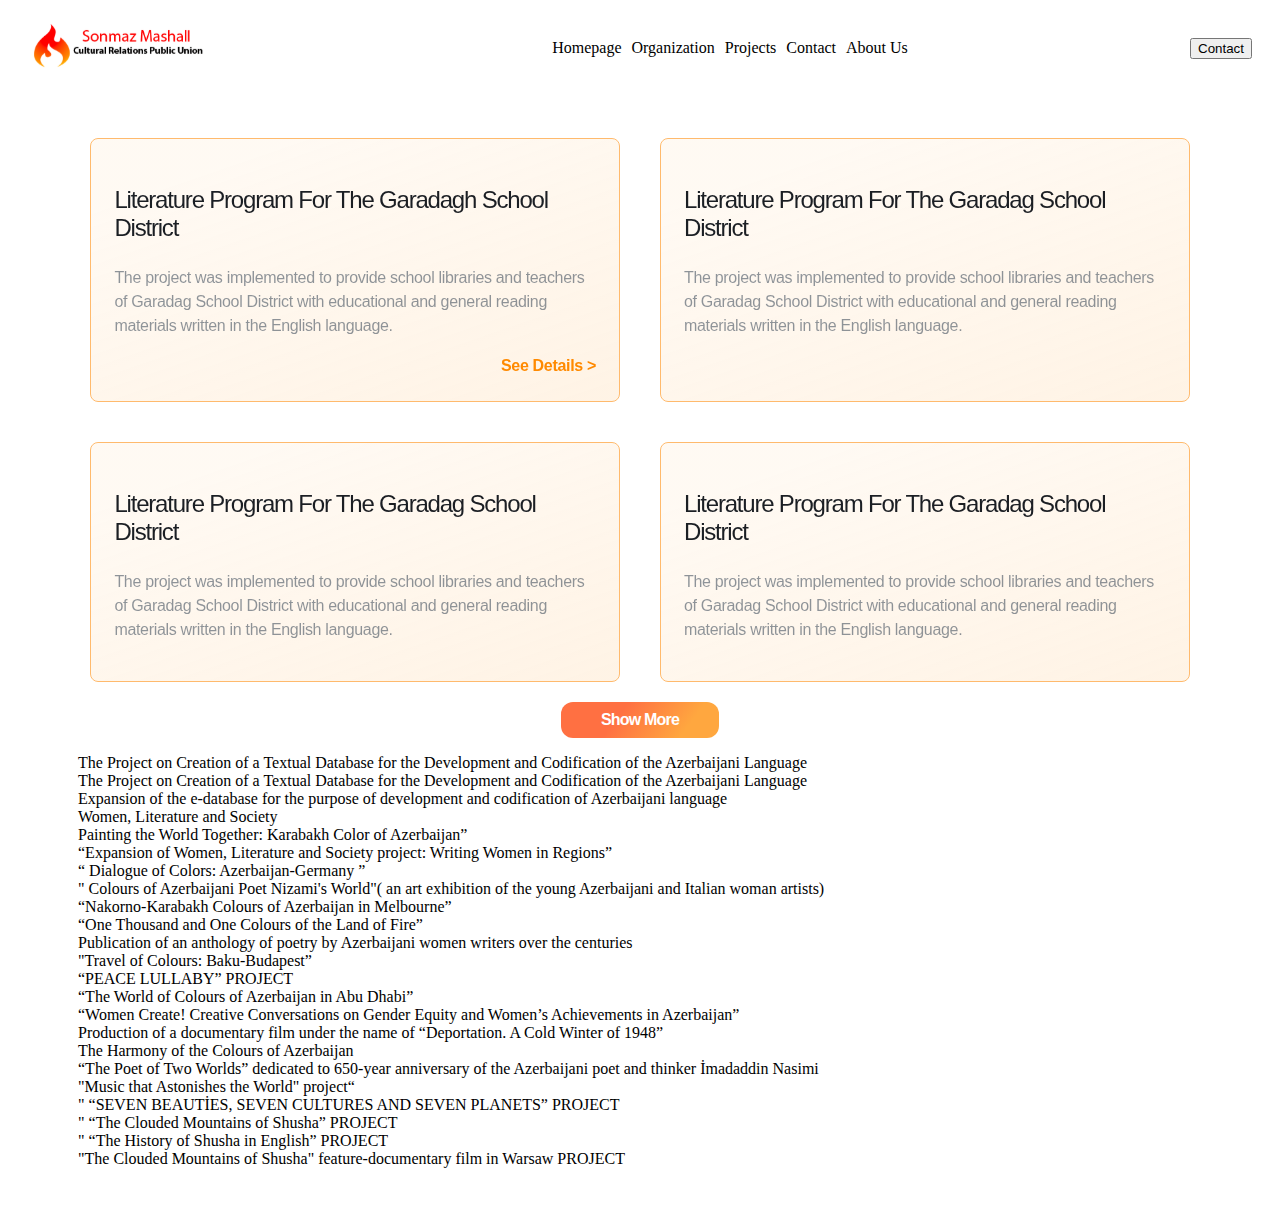
==== projects.html @ b63cf204 "save last version" ====
<!DOCTYPE html>
<html lang="en">
  <head>
    <meta charset="UTF-8" />
    <meta http-equiv="X-UA-Compatible" content="IE=edge" />
    <meta name="viewport" content="width=device-width, initial-scale=1.0" />
    <title>Sonmaz Mashal</title>
    <link rel="stylesheet" href="/sass/style.css" />
  </head>
  <body>
    <header>
      <img src="./img/logo.svg" alt="" />
      <nav>
        <ul>
          <li><a href="#">Homepage</a></li>
          <li><a href="#Organization">Organization</a></li>
          <li><a href="#Projects">Projects</a></li>
          <li><a href="#Contact">Contact</a></li>
          <li><a href="#About">About Us</a></li>
        </ul>
      </nav>
      <button class="contactBtn">Contact</button>
    </header>
    <main>
      <section id="projects">
        <div class="container">
          <div class="card">
            <h3>Literature Program For The Garadagh School District</h3>
            <p>
              The project was implemented to provide school libraries and
              teachers of Garadag School District with educational and general
              reading materials written in the English language.
            </p>
            <div class="show-more">
                <a href="layiheler/edebiyyat_programi.php">See Details  ></a>
            </div>
          </div>
          <div class="card">
            <h3>Literature Program For The Garadag School District</h3>
            <p>
              The project was implemented to provide school libraries and
              teachers of Garadag School District with educational and general
              reading materials written in the English language.
            </p>
          </div>
          <div class="card">
            <h3>Literature Program For The Garadag School District</h3>
            <p>
              The project was implemented to provide school libraries and
              teachers of Garadag School District with educational and general
              reading materials written in the English language.
            </p>
          </div>
          <div class="card">
            <h3>Literature Program For The Garadag School District</h3>
            <p>
              The project was implemented to provide school libraries and
              teachers of Garadag School District with educational and general
              reading materials written in the English language.
            </p>
          </div>
          <button class="orangeBtn">Show More</button>
        </div>
        <ul>
            <li><a href="layiheler/edebiyyat_programinin_genis.php">The Project on Creation of a Textual Database for the Development and Codification of the Azerbaijani Language</a></li>
            <li><a href="layiheler/bazanin_layihesi.php">The Project on Creation of a Textual Database for the Development and Codification of the Azerbaijani Language</a></li>
            <li><a href="layiheler/bazanin_layihesi_genis.php">Expansion of the e-database for the purpose of development and codification of Azerbaijani language</a></li>
            <li><a href="layiheler/qadin_edeb_cemiyyet.php">Women, Literature and Society</a></li>
            <li><a href="layiheler/dunya_reng.php">Painting the World Together: Karabakh Color of Azerbaijan”</a></li>
            <li><a href="layiheler/qadin_edeb_cemiyyet_genis.php">“Expansion of Women, Literature and Society project: Writing Women in Regions”</a></li>
            <li><a href="layiheler/reng_dialoq.php">“ Dialogue of Colors: Azerbaijan-Germany ”</a></li>
            <li><a href="layiheler/nizami_dunya.php">" Colours of Azerbaijani Poet Nizami's World"( an art exhibition of the young Azerbaijani and Italian woman artists)</a></li>
            <li><a href="layiheler/reng_celeng.php">“Nakorno-Karabakh Colours of Azerbaijan in Melbourne”</a></li>
            <li><a href="layiheler/odlar_yurdu.php">“One Thousand and One Colours of the Land of Fire”</a></li>
            <li><a href="layiheler/azer_qadin.php">Publication of an anthology of poetry by Azerbaijani women writers over the centuries</a></li>
            <li><a href="layiheler/reng_seyahet.php">"Travel of Colours: Baku-Budapest”</a></li>
            <li><a href="layiheler/PEACE_LULLABY.php">“PEACE LULLABY” PROJECT</a></li>
            <li><a href="layiheler/Abu_Dhabi.php">“The World of Colours of Azerbaijan in Abu Dhabi”</a></li>
            <li><a href="layiheler/Women Create!.php"> “Women Create! Creative Conversations on Gender Equity and Women’s Achievements in Azerbaijan”</a></li>
            <li><a href="layiheler/deportation.php"> Production of  a documentary film under the name of “Deportation. A Cold Winter of 1948”</a></li>
            <li><a href="layiheler/harmony.php"> The Harmony of the Colours of Azerbaijan</a></li>
            <li><a href="layiheler/imameddin.php"> “The Poet of Two Worlds” dedicated to 650-year anniversary of the Azerbaijani poet and thinker İmadaddin Nasimi</a></li>
            <li><a href="layiheler/music that astonishes world.php">"Music that Astonishes the World" project“</a></li>
            <li><a href="layiheler/SEVEN BEAUTİES.php">" “SEVEN BEAUTİES, SEVEN CULTURES AND SEVEN PLANETS” PROJECT</a></li>
            <li><a href="layiheler/Shusha.php">" “The Clouded Mountains of Shusha” PROJECT</a></li>
            <li><a href="layiheler/The History of Shusha in English.php">" “The History of Shusha in English” PROJECT</a></li>
            <li><a href="layiheler/documentary film in Warsaw.php">"The Clouded Mountains of Shusha" feature-documentary film in Warsaw PROJECT</a></li>
        </ul>
      </section>
    </main>
    <footer></footer>
  </body>
</html>
---- sass/style.css ----
ul {
  list-style: none;
}

a {
  text-decoration: none;
  color: unset;
}

.orangeBtn {
  padding: 6px 40px;
  border: none;
  border-radius: 12px;
  background: linear-gradient(127deg, #ff7042 36.5%, #ffa73f 78.55%);
  color: #fff;
  text-align: center;
  font-size: 16px;
  font-style: normal;
  font-weight: 600;
  line-height: 24px; /* 150% */
  letter-spacing: -0.8px;
}

header {
  display: flex;
  justify-content: space-between;
  align-items: center;
  padding: 10px 20px;
}
header ul {
  display: flex;
}
header ul li {
  margin: 5px;
}

#banner .text {
  background: linear-gradient(164deg, #ff8a00 9.49%, rgba(255, 61, 0, 0.69) 97.63%);
  background-clip: text;
  -webkit-background-clip: text;
  -webkit-text-fill-color: transparent;
}

#projects {
  padding: 30px;
}
#projects .container {
  display: flex;
  flex-wrap: wrap;
  justify-content: center;
}
#projects .container .card {
  width: 40%;
  margin: 20px;
  padding: 23px;
  border-radius: 8px;
  border: 1px solid #ffba6d;
  background: linear-gradient(161deg, rgba(255, 217, 171, 0.14) 15.55%, rgba(255, 209, 154, 0.25) 96.59%);
  -webkit-backdrop-filter: blur(12.5px);
          backdrop-filter: blur(12.5px);
}
#projects .container .card h3 {
  color: rgba(2, 7, 13, 0.9);
  font-family: Arial, Helvetica, sans-serif;
  font-size: 24px;
  font-style: normal;
  font-weight: 500;
  letter-spacing: -1.2px;
}
#projects .container .card p {
  overflow: hidden;
  color: rgba(4, 24, 47, 0.45);
  text-overflow: ellipsis;
  font-family: Arial, Helvetica, sans-serif;
  font-size: 16px;
  font-style: normal;
  font-weight: 400;
  line-height: 24px; /* 150% */
  letter-spacing: -0.32px;
}
#projects .container .card .show-more {
  display: flex;
  justify-content: flex-end;
}
#projects .container .card .show-more a {
  color: #ff8a00;
  font-family: Arial, Helvetica, sans-serif;
  font-size: 16px;
  font-style: normal;
  font-weight: 600;
  line-height: 24px; /* 150% */
  letter-spacing: -0.32px;
}/*# sourceMappingURL=style.css.map */
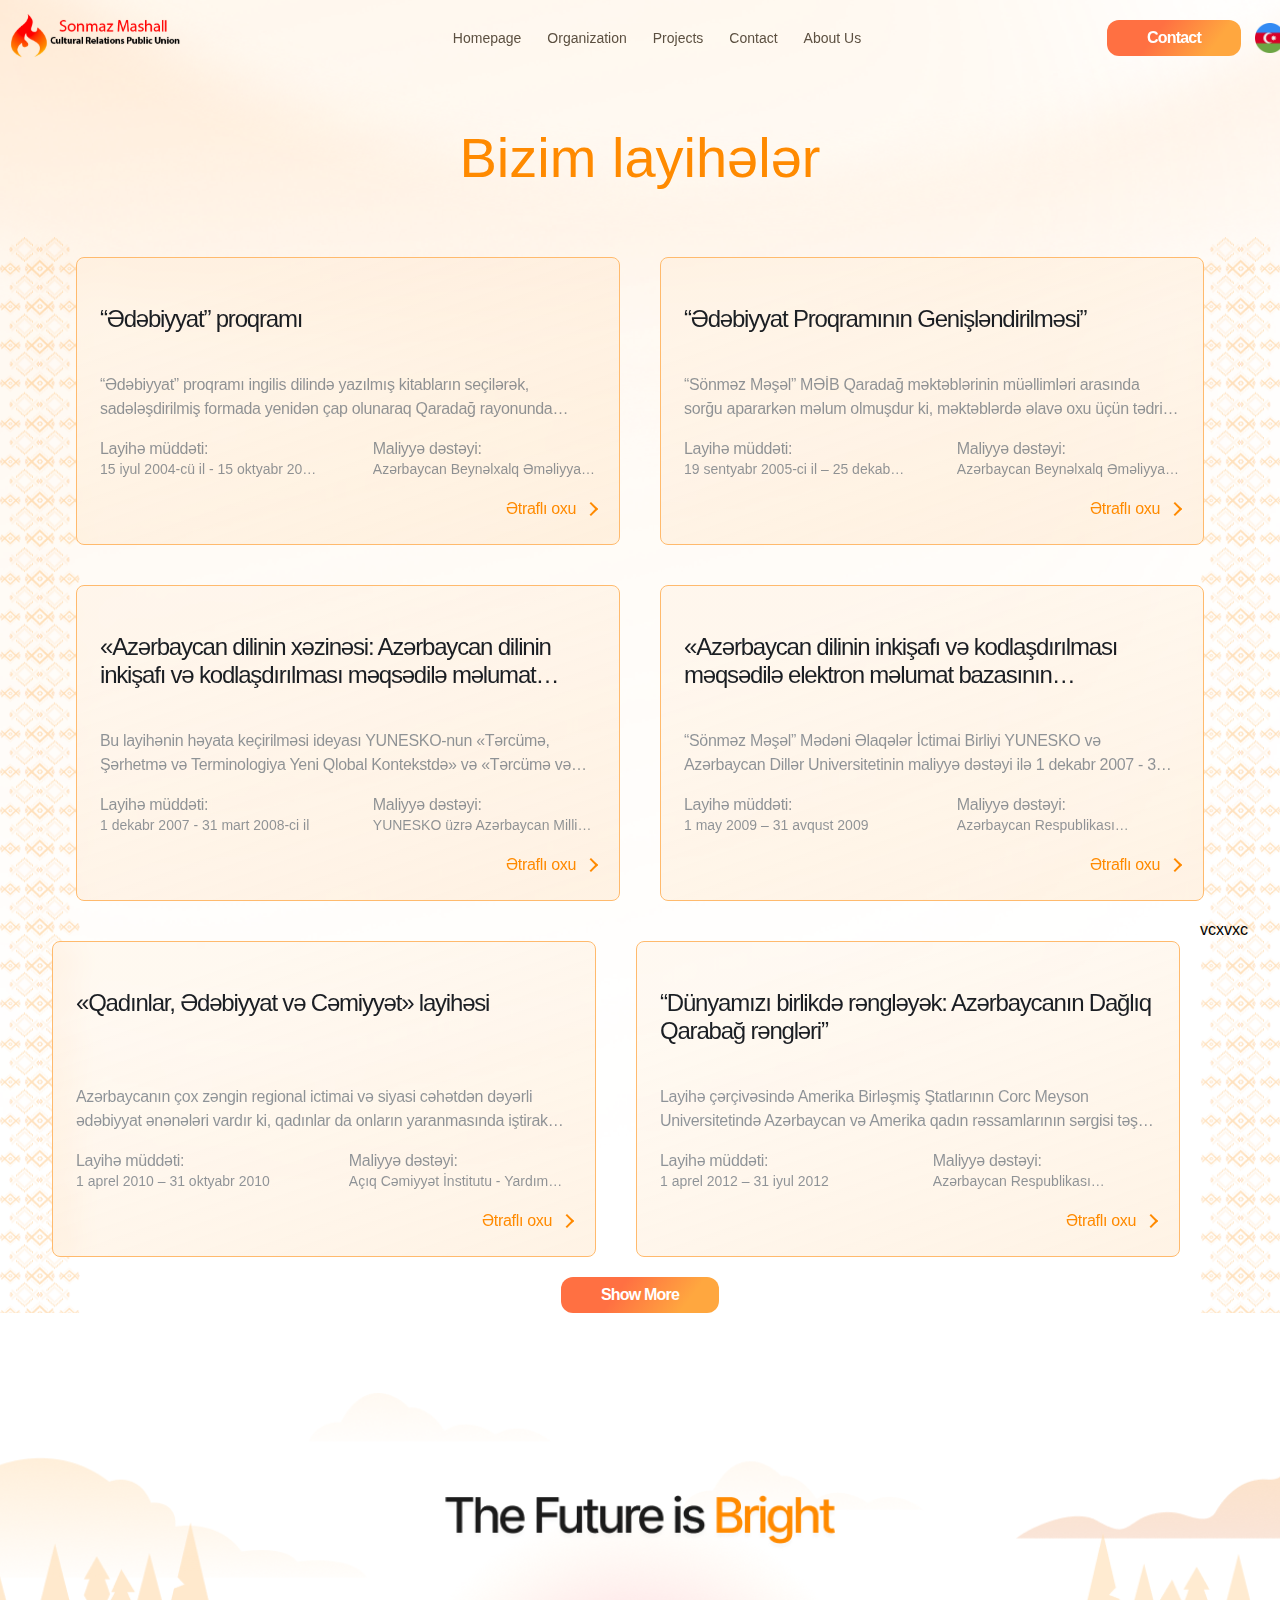
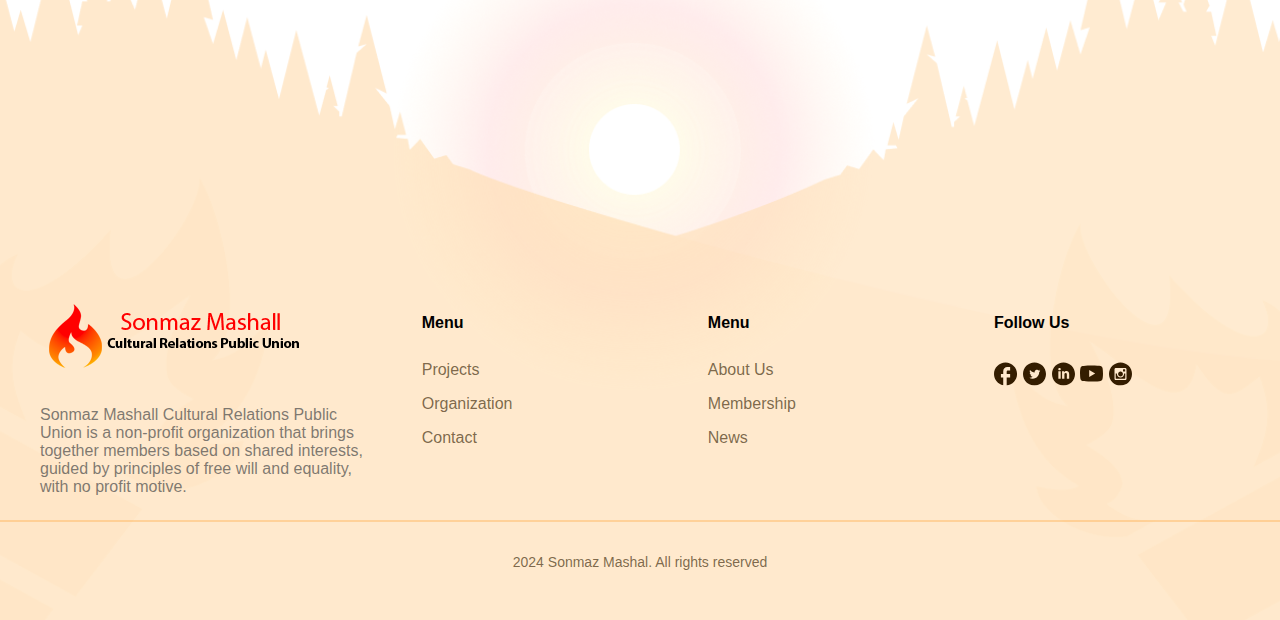
==== commit 9b9c4546: "save projects" ====
--- a/projects.html
+++ b/projects.html
@@ -4,13 +4,17 @@
     <meta charset="UTF-8" />
     <meta http-equiv="X-UA-Compatible" content="IE=edge" />
     <meta name="viewport" content="width=device-width, initial-scale=1.0" />
-    <title>Sonmaz Mashal</title>
-    <link rel="stylesheet" href="/sass/style.css" />
+    <title>Sonmaz Mashall</title>
+    <link rel="stylesheet" href="/sass/style-v2.css" />
+    <link rel="stylesheet" href="/sass/media-style.css" />
   </head>
   <body>
     <header>
-      <img src="./img/logo.svg" alt="" />
-      <nav>
+      <nav id="menu">
+        <button class="menu-btn" id="menu-btn">
+          <img src="images//menuIcon.svg" alt="" />
+        </button>
+        <img src="images//logo.svg" alt="" />
         <ul>
           <li><a href="#">Homepage</a></li>
           <li><a href="#Organization">Organization</a></li>
@@ -18,76 +22,757 @@
           <li><a href="#Contact">Contact</a></li>
           <li><a href="#About">About Us</a></li>
         </ul>
+        <div class="buttons">
+          <a href="#" class="orangeBtn">Contact</a>
+          <a href="#" class="lang"
+            ><img src="images//azerbaijan.png" alt=""
+          /></a>
+        </div>
       </nav>
-      <button class="contactBtn">Contact</button>
     </header>
     <main>
       <section id="projects">
-        <div class="container">
-          <div class="card">
-            <h3>Literature Program For The Garadagh School District</h3>
-            <p>
-              The project was implemented to provide school libraries and
-              teachers of Garadag School District with educational and general
-              reading materials written in the English language.
-            </p>
-            <div class="show-more">
-                <a href="layiheler/edebiyyat_programi.php">See Details  ></a>
+        <h2>Bizim layihələr</h2>
+
+        <div class="bgImg">
+          <div class="container" id="cardsContainer">
+            <div class="card">
+              <h3>“Ədəbiyyat” proqramı</h3>
+              <div class="content">
+                <p>
+                  “Ədəbiyyat” proqramı ingilis dilində yazılmış kitabların
+                  seçilərək, sadələşdirilmiş formada yenidən çap olunaraq
+                  Qaradağ rayonunda yerləşən məktəblərin kitabxanalarına
+                  paylanmasına yönəldilmişdir.  
+                </p>
+                <div class="project-info">
+                  <div class="box">
+                    <p>Layihə müddəti:</p>
+                    <span>15 iyul 2004-cü il - 15 oktyabr 2004-cü il</span>
+                  </div>
+                  <div class="box">
+                    <p>Maliyyə dəstəyi:</p>
+                    <span
+                      >Azərbaycan Beynəlxalq Əməliyyat Şirkətinin Səngəçal
+                      Terminalı Genişləndirmə Proqramı</span
+                    >
+                  </div>
+                </div>
+                <div class="show-more">
+                  <a href="layiheler/edebiyyat_programi.php">Ətraflı oxu</a>
+                </div>
+              </div>
+            </div>
+            <div class="card">
+              <h3>“Ədəbiyyat Proqramının Genişləndirilməsi”</h3>
+              <div class="content">
+                <p>
+                  “Sönməz Məşəl” MƏİB Qaradağ məktəblərinin müəllimləri arasında
+                  sorğu apararkən məlum olmuşdur ki, məktəblərdə əlavə oxu üçün
+                  tədris materialı çatışmır. Məktəb kitabxanalarının isə bu
+                  çatışmazlığı aradan qaldırmaq üçün malliyyə imkanı yoxdur.
+                </p>
+                <div class="project-info">
+                  <div class="box">
+                    <p>Layihə müddəti:</p>
+                    <span>19 sentyabr 2005-ci il – 25 dekabr 2005-ci il.</span>
+                  </div>
+                  <div class="box">
+                    <p>Maliyyə dəstəyi:</p>
+                    <span
+                      >Azərbaycan Beynəlxalq Əməliyyat Şirkətinin Səngəçal
+                      Terminalı Genişləndirmə Pr</span
+                    >
+                  </div>
+                </div>
+
+                <div class="show-more">
+                  <a href="layiheler/edebiyyat_programinin_genis.php"
+                    >Ətraflı oxu</a
+                  >
+                </div>
+              </div>
+            </div>
+            <div class="card">
+              <h3>
+                «Azərbaycan dilinin xəzinəsi: Azərbaycan dilinin inkişafı və
+                kodlaşdırılması məqsədilə məlumat bazasının yaradılması»
+              </h3>
+              <div class="content">
+                <p>
+                  Bu layihənin həyata keçirilməsi ideyası YUNESKO-nun «Tərcümə,
+                  Şərhetmə və Terminologiya Yeni Qlobal Kontekstdə» və «Tərcümə
+                  və Transmilli Proseslər» mövzusunda 1999 və 2005-ci illərdə
+                  Bakıda keçirdiyi beynəlxalq konfraslardan sonra meydana
+                </p>
+                <div class="project-info">
+                  <div class="box">
+                    <p>Layihə müddəti:</p>
+                    <span>1 dekabr 2007 - 31 mart 2008-ci il</span>
+                  </div>
+                  <div class="box">
+                    <p>Maliyyə dəstəyi:</p>
+                    <span
+                      >YUNESKO üzrə Azərbaycan Milli Komissiyasının təqdimatı
+                      ilə YUNESKO</span
+                    >
+                  </div>
+                </div>
+                <div class="show-more">
+                  <a href="layiheler/bazanin_layihesi.php">Ətraflı oxu</a>
+                </div>
+              </div>
+            </div>
+            <div class="card">
+              <h3>
+                «Azərbaycan dilinin inkişafı və kodlaşdırılması məqsədilə
+                elektron məlumat bazasının genişləndirilməsi
+              </h3>
+              <div class="content">
+                <p>
+                  “Sönməz Məşəl” Mədəni Əlaqələr İctimai Birliyi YUNESKO və
+                  Azərbaycan Dillər Universitetinin maliyyə dəstəyi ilə 1 dekabr
+                  2007 - 31 mart 2008-ci il tarixlərdə “Azərbaycan dilinin
+                  xəzinəsi: Azərbaycan dilinin inkişafı və kodlaşdırılması
+                  məqsədilə məlumat bazasının yaradılması” layihəsini həyata
+                  keçirmiş, bu layihə çərçivəsində «Azərbaycan dilinin xəzinəsi”
+                  vebsaytını yaratmışdı
+                </p>
+                <div class="project-info">
+                  <div class="box">
+                    <p>Layihə müddəti:</p>
+                    <span>1 may 2009 – 31 avqust 2009</span>
+                  </div>
+                  <div class="box">
+                    <p>Maliyyə dəstəyi:</p>
+                    <span
+                      >Azərbaycan Respublikası Prezidenti yanında Qeyri-Hökumət
+                      Təşkilatlarına Dövlət Dəstəyi Şurası</span
+                    >
+                  </div>
+                </div>
+                <div class="show-more">
+                  <a href="layiheler/bazanin_layihesi_genis.php">Ətraflı oxu</a>
+                </div>
+              </div>
+            </div>
+            <div class="card">
+              <h3>«Qadınlar, Ədəbiyyat və Cəmiyyət» layihəsi</h3>
+              <div class="content">
+                <p>
+                  Azərbaycanın çox zəngin regional ictimai və siyasi cəhətdən
+                  dəyərli ədəbiyyat ənənələri vardır ki, qadınlar da onların
+                  yaranmasında iştirak etmişlər. Müstəqillik əldə olunandan
+                  bəri, iqtisadi, siyasi və ictimai dəyişikliklər ədəbi mühitdə
+                  xüsusilə qadınlar üçün mürəkkəb vəziyyətin yaranmasına səbəb
+                  olmuşdur. Ədəbiyyat xalqın və cəmiyyətin güzgüsü rolunu
+                  oyanaya bilir.
+                </p>
+                <div class="project-info">
+                  <div class="box">
+                    <p>Layihə müddəti:</p>
+                    <span>1 aprel 2010 – 31 oktyabr 2010</span>
+                  </div>
+                  <div class="box">
+                    <p>Maliyyə dəstəyi:</p>
+                    <span>Açıq Cəmiyyət İnstitutu - Yardım Fondu</span>
+                  </div>
+                </div>
+                <div class="show-more">
+                  <a href="layiheler/qadin_edeb_cemiyyet.php">Ətraflı oxu</a>
+                </div>
+              </div>
+            </div>
+            <div class="card">
+              <h3>
+                “Dünyamızı birlikdə rəngləyək: Azərbaycanın Dağlıq Qarabağ
+                rəngləri”
+              </h3>
+              <div class="content">
+                <p>
+                  Layihə çərçivəsində Amerika Birləşmiş Ştatlarının Corc Meyson
+                  Universitetində Azərbaycan və Amerika qadın rəssamlarının
+                  sərgisi təşkil olunmuş, bu sərgidə daha çox Dağlıq Qarabağ
+                  mövzusu işıqlandırılmışdır.
+                </p>
+                <div class="project-info">
+                  <div class="box">
+                    <p>Layihə müddəti:</p>
+                    <span>1 aprel 2012 – 31 iyul 2012 </span>
+                  </div>
+                  <div class="box">
+                    <p>Maliyyə dəstəyi:</p>
+                    <span
+                      >Azərbaycan Respublikası Prezidenti yanında Qeyri-Hökumət
+                      Təşkilatlarına Dövlət Dəstəyi Şurası, Diasprla İş üzrə
+                      Dövlət Komitəsi və Azərbaycan Dillər Universiteti</span
+                    >
+                  </div>
+                </div>
+                <div class="show-more">
+                  <a href="layiheler/dunya_reng.php">Ətraflı oxu</a>
+                </div>
+              </div>
+            </div>
+            <div class="card">
+              <h3>«Qadınlar, Ədəbiyyat və Cəmiyyət» layihəsi</h3>
+              <div class="content">
+                <p>
+                  “Sönməz Məşəl” Mədəni İctimai Birliyi Azərbaycan ədəbi
+                  mühitinin inkişafına və gender məsələlərinin bədii
+                  tədqiqatının təşkilinə dəstək məqsədiylə 2010-cu il aprelin
+                  1-dən oktyabrın 31-dək Amerika, Türkiyə və Azərbaycandan olan
+                </p>
+                <div class="project-info">
+                  <div class="box">
+                    <p>Layihə müddəti:</p>
+                    <span>1 aprel 2012 – 30 noyabr 2012 </span>
+                  </div>
+                  <div class="box">
+                    <p>Maliyyə dəstəyi:</p>
+                    <span
+                      >Açıq Cəmiyyət İnstitutu - Yardım Fondu, Azərbaycan Dillər
+                      Universiteti</span
+                    >
+                  </div>
+                </div>
+                <div class="show-more">
+                  <a href="layiheler/qadin_edeb_cemiyyet_genis.php"
+                    >Ətraflı oxu</a
+                  >
+                </div>
+              </div>
+            </div>
+            <div class="card">
+              <h3>«Rənglərin dialoqu: Azərbaycan – Almaniya» layihəsi</h3>
+              <div class="content">
+                <p>
+                  “Sönməz Məşəl” Mədəni Əlaqələr İctimai Birliyi Avropa
+                  Azərbaycanlıları Konqresi ilə birlikdə 2012-ci il noyabrın
+                  23-dən dekabrın 1-dək Berlindəki Direktorenhaus İncəsənət
+                  Qalareyasında “Rənglərin dialoqu:
+                </p>
+                <div class="project-info">
+                  <div class="box">
+                    <p>Layihə müddəti:</p>
+                    <span>1 noyabr 2012 - 15 dekabr 2012 </span>
+                  </div>
+                  <div class="box">
+                    <p>Maliyyə dəstəyi:</p>
+                    <span
+                      >Azərbaycan Respublikasının Diasporla İş üzrə Dövlət
+                      Komitəsi</span
+                    >
+                  </div>
+                </div>
+                <div class="show-more">
+                  <a href="layiheler/reng_dialoq.php">Ətraflı oxu</a>
+                </div>
+              </div>
+            </div>
+            <div class="card">
+              <h3>
+                «Azərbaycan şairi Nizami dünyasının rəngləri Romada Azərbaycan
+                və İtaliya rəssamlarının sərgisi»
+              </h3>
+              <div class="content">
+                <p>
+                  “Sönməz Məşəl” Mədəni Əlaqələr İctimai Birliyi layihə
+                  çərçivəsində iyunun 18-dən 22-dək Romada Azərbaycan və İtaliya
+                  qadın rəssamlarının birgə sərgisini təşkil edib. Sərgidə iki
+                  ölkənin gənc qadın rəssamlarının Nizami Gəncəvinin əsərlərinə
+                </p>
+                <div class="project-info">
+                  <div class="box">
+                    <p>Layihə müddəti:</p>
+                    <span>1 may 2013 – 31 iyul 2013-06-26 </span>
+                  </div>
+                  <div class="box">
+                    <p>Maliyyə dəstəyi:</p>
+                    <span
+                      >Azərbaycan Respublikasının Prezidenti yanında
+                      Qeyri-Hökumət Təşkilatlarına Dövlət Dəstəyi Şurası Milli
+                      M</span
+                    >
+                  </div>
+                </div>
+                <div class="show-more">
+                  <a href="layiheler/nizami_dunya.php">Ətraflı oxu</a>
+                </div>
+              </div>
+            </div>
+            <div class="card">
+              <h3>
+                “Rənglər çələngi: Azərbaycanın Dağlıq Qarabağ rəngləri
+                Melburnda”
+              </h3>
+              <div class="content">
+                <p>
+                  İyunun 15-dən 22-dək Melburnda fəaliyyət göstərən Dikin
+                  Universitetində Azərbaycanın gənc qadın rəssamlarının –
+                  Nərminə Vəliyeva, Şəhla Qəhrəmanlı və Günay Həsənovanın
+                  Qarabağ mövzusunda əsərlərindən ibarət sərgi təşkil olunub.
+                </p>
+                <div class="project-info">
+                  <div class="box">
+                    <p>Layihə müddəti:</p>
+                    <span>1 aprel 2014 – 30 iyun 2014 </span>
+                  </div>
+                  <div class="box">
+                    <p>Maliyyə dəstəyi:</p>
+                    <span
+                      >Azərbaycan Respublikasının Prezidenti yanında
+                      Qeyri-Hökumət Təşkilatlarına Dövlət Dəstəyi Şurası
+                    </span>
+                  </div>
+                </div>
+                <div class="show-more">
+                  <a href="layiheler/reng_celeng.php">Ətraflı oxu</a>
+                </div>
+              </div>
+            </div>
+            <div class="card">
+              <div class="content">
+                <h3>
+                  “Odlar yurdunun min bir rəngi” adlı mədəniyyət proqramının
+                  təşkili
+                </h3>
+                <div class="content">
+                  <p>
+                    Azərbaycan Respublikasının tarixi və mədəniyyəti haqqında,
+                    ölkənin demokratiya sahəsində əldə etdiyi uğurlar barədə
+                    Avropada təbliğat işi aparmaq indi həmişəkindən daha mühüm
+                    əhəmiyyət kəsb edir.
+                  </p>
+                  <div class="project-info">
+                    <div class="box">
+                      <p>Layihə müddəti:</p>
+                      <span>10 aprel 2015 – 10 iyul 2015 </span>
+                    </div>
+                    <div class="box">
+                      <p>Maliyyə dəstəyi:</p>
+                      <span
+                        >Azərbaycan Respublikasının Prezidenti yanında
+                        Qeyri-Hökumət Təşkilatlarına Dövlət Dəstəyi Şurası
+                      </span>
+                    </div>
+                  </div>
+                </div>
+                <div class="show-more">
+                  <a href="layiheler/odlar_yurdu.php">Ətraflı oxu</a>
+                </div>
+              </div>
+            </div>vcxvxc
+            <div class="card">
+              <h3>Azərbaycanlı qadın yazıçıların poeziya antologiyasının nəşri (müxtəlif dövrlər)
+              </h3>
+              <div class="content">
+                <p>
+                  “Sönməz Məşəl” Mədəni Əlaqələr İctimai Birliyi ən qədim
+                  dövrlərdən bu günə qədər yazıb-yaratmış Azərbaycan qadın
+                  yazıçılarının seçilmiş əsərlərindən ibarət kitab çap edib.
+                  Əsərlər həm Azərbaycan, həm də ingilis dillərində verilib
+                </p>
+                <div class="project-info">
+                  <div class="box">
+                    <p>Layihə müddəti:</p>
+                    <span>15 dekabr 2014 – 30 iyul 2014 </span>
+                  </div>
+                  <div class="box">
+                    <p>Maliyyə dəstəyi:</p>
+                    <span
+                      >UNESCO üzrə Azərbaycan Respublikasının Milli Komissiyası
+                    </span>
+                  </div>
+                </div>
+                <div class="show-more">
+                  <a href="layiheler/azer_qadin.php">Ətraflı oxu</a>
+                </div>
+              </div>
+            </div>
+            <div class="card">
+              <h3>“Peace lullaby” project</h3>
+              <div class="content">
+                <p>
+                  AAFSW and WIPAC, in association with Azerbaijan University of
+                  Languages, Sonmaz Mashal CRPU in Azerbaijan presented
+                  brilliant creation of forging a poem with music composition
+                  entitled “The Lullaby of Peace” in Arts Club of Washington.
+                  Haskell Small, pianist and composer, envisioned the music.
+                  Chateau Gardecki
+                </p>
+                <div class="project-info">
+                  <div class="box">
+                    <p>Layihə müddəti:</p>
+                    <span>October, 2017-December, 2017</span>
+                  </div>
+                  <div class="box">
+                    <p>Maliyyə dəstəyi:</p>
+                    <span
+                      >Azerbaijan University of Languages Washington
+                      International Piano Arts Council
+                    </span>
+                  </div>
+                </div>
+                <div class="show-more">
+                  <a href="layiheler/PEACE_LULLABY.php">Ətraflı oxu</a>
+                </div>
+              </div>
+            </div>
+            <div class="card">
+              <h3>“The World of Colours of Azerbaijan in Abu Dhabi”</h3>
+              <div class="content">
+                <p>
+                  The paintings by the young woman artists of Azerbaijan Narmina
+                  Valiyeva, Zahra Mammadova, Ayan Nabiyeva, Roza Alakbarova and
+                  Sofiya Rasulova were demonstrated at the exhibition organized
+                  in Abi Dhabi in October, 2017.
+                </p>
+                <div class="project-info">
+                  <div class="box">
+                    <p>Layihə müddəti:</p>
+                    <span>September 01, 2017 – November 31, 2017</span>
+                  </div>
+                  <div class="box">
+                    <p>Maliyyə dəstəyi:</p>
+                    <span
+                      >The Council on State Support to Non-Governmental
+                      Organizations
+                    </span>
+                  </div>
+                </div>
+                <div class="show-more">
+                  <a href="layiheler/Abu_Dhabi.php">Ətraflı oxu</a>
+                </div>
+              </div>
+            </div>
+            <div class="card">
+              <h3>
+                “Women Create! Creative Conversations on Gender Equity and
+                Women’s Achievements in Azerbaijan”
+              </h3>
+              <div class="content">
+                <p>
+                  This project brought together 36 of the best emerging young
+                  Azerbaijani creative women in Azerbaijan, both visual artists
+                  and literary writers, for a workshop, exhibition and reading,
+                  and book publication.
+                </p>
+                <div class="project-info">
+                  <div class="box">
+                    <p>Layihə müddəti:</p>
+                    <span>March 1, 2017 – 28 February, 2018</span>
+                  </div>
+                  <div class="box">
+                    <p>Maliyyə dəstəyi:</p>
+                    <span>March 1, 2017 – 28 February, 2018</span>
+                  </div>
+                </div>
+                <div class="show-more">
+                  <a href="layiheler/Women Create!.php">Ətraflı oxu</a>
+                </div>
+              </div>
+            </div>
+            <div class="card">
+              <h3>
+                Production of a documentary film under the name of “Deportation.
+                A Cold Winter of 1948”
+              </h3>
+              <div class="content">
+                <p>
+                  The project is dedicated to one of the painful pages of the
+                  history of Azerbaijan-the topic of deportation of the
+                  Azerbaijanis happening in the years of 1948-1953. As it is
+                  known massive deportation of the Azerbaijanis living in
+                  Armenia began to be deported and the people were driven away
+                  from the places they had settled for hundred years.
+                </p>
+                <div class="project-info">
+                  <div class="box">
+                    <p>Layihə müddəti:</p>
+                    <span>September, 2018 – October, 2018</span>
+                  </div>
+                  <div class="box">
+                    <p>Maliyyə dəstəyi:</p>
+                    <span
+                      >The Council on State Support to Non-Governmental
+                      Organization
+                    </span>
+                  </div>
+                </div>
+                <div class="show-more">
+                  <a href="layiheler/deportation.php">Ətraflı oxu</a>
+                </div>
+              </div>
+            </div>
+            <div class="card">
+              <h3>The Harmony of the Colours of Azerbaijan</h3>
+              <div class="content">
+                <p>
+                  Within the framework of the project an art exhibition of the
+                  young Azerbaijani woman artists was organized in Pruszkow,
+                  District of Poland under the Maliyyə dəstəyi of the State
+                  Support Council to the NGOs under the Auspices of the
+                  President of the Republic of Azerbaijan in collaboration
+                </p>
+                <div class="project-info">
+                  <div class="box">
+                    <p>Layihə müddəti:</p>
+                    <span>May 01, 2019-July 31, 2019</span>
+                  </div>
+                  <div class="box">
+                    <p>Maliyyə dəstəyi:</p>
+                    <span
+                      >The Council on State Support to Non-Governmental
+                      Organizations
+                    </span>
+                  </div>
+                </div>
+                <div class="show-more">
+                  <a href="layiheler/harmony.php">Ətraflı oxu</a>
+                </div>
+              </div>
+            </div>
+            <div class="card">
+              <h3>
+                “The Poet of Two Worlds” dedicated to 650-year anniversary of
+                the Azerbaijani poet and thinker İmadaddin Nasimi
+              </h3>
+              <div class="content">
+                <p>
+                  The students of the Azerbaijan University of Languages who led
+                  the event and gave detailed information to the event
+                  participants about the worldwide characteristics, universal
+                  feelings expressed in Nasimi’s poetry in English and
+                  Azerbaijani language.
+                </p>
+                <div class="project-info">
+                  <div class="box">
+                    <p>Layihə müddəti:</p>
+                    <span>December 18, 2019</span>
+                  </div>
+                  <div class="box">
+                    <p>Maliyyə dəstəyi:</p>
+                    <span
+                      >The Department of Literature of Foreign Countries of the
+                      Azerbaijan University of Languages
+                    </span>
+                  </div>
+                </div>
+                <div class="show-more">
+                  <a href="layiheler/imameddin.php">Ətraflı oxu</a>
+                </div>
+              </div>
+            </div>
+            <div class="card">
+              <h3>"Music that Astonishes the World"</h3>
+              <div class="content">
+                <p>
+                  The project dedicated to the 135th anniversary of the great
+                  composer Uzeyir Hajibeyli, the founder of the modern
+                  professional music school of Azerbaijan was implemented in
+                  partnership with the Azerbaijan National Conservatory, the
+                  Azerbaijan-American Music Foundation and Washington
+                  International Piano Arts Council.
+                </p>
+                <div class="project-info">
+                  <div class="box">
+                    <p>Layihə müddəti:</p>
+                    <span>July 01, 2020 – October 01, 2020 </span>
+                  </div>
+                  <div class="box">
+                    <p>Maliyyə dəstəyi:</p>
+                    <span
+                      >The Council on State Support to Non-Governmental
+                      Organization
+                    </span>
+                  </div>
+                </div>
+                <div class="show-more">
+                  <a href="layiheler/music that astonishes world.php"
+                    >Ətraflı oxu</a
+                  >
+                </div>
+              </div>
+            </div>
+            <div class="card">
+              <h3>“SEVEN BEAUTİES, SEVEN CULTURES AND SEVEN PLANETS”</h3>
+              <div class="content">
+                <p>
+                  By the order of the President of the Republic of Azerbaijan
+                  Ilham Aliyev, 2021 has been declared the Year of Nizami
+                  Ganjavi in the Republic of Azerbaijan on the occasion of 880th
+                  anniversary of the great Azerbaijan poet Nizami Ganjavi. The
+                  project team of “Sonmaz Mashall” Cultural Relations Public
+                  Union have implemented a project entitled “Seven Beauties,
+                  Seven Cultures and Seven Planets” as a result of which a CD
+                  covering the material on analysys of
+                </p>
+                <div class="project-info">
+                  <div class="box">
+                    <p>Layihə müddəti:</p>
+                    <span>July 01, 2021 – October 01, 2021 </span>
+                  </div>
+                  <div class="box">
+                    <p>Maliyyə dəstəyi:</p>
+                    <span
+                      >Fund for Support to Azerbaijani Diaspora created under
+                      The State
+                    </span>
+                  </div>
+                </div>
+                <div class="show-more">
+                  <a href="layiheler/SEVEN BEAUTİES.php">Ətraflı oxu</a>
+                </div>
+              </div>
+            </div>
+            <div class="card">
+              <h3>“The Clouded Mountains of Shusha”</h3>
+              <div class="content">
+                <p>
+                  The film produced within the framework of the project tells
+                  about the history of the establishment of the city of Shusha
+                  and unfolds the turbulent pages of that history. Attacks on
+                  Shusha in different periods, the destruction of the city as a
+                  result of these attacks are highlighted and analysed in the
+                  film. The film refers to archival do
+                </p>
+                <div class="project-info">
+                  <div class="box">
+                    <p>Layihə müddəti:</p>
+                    <span>April 01, 2022 – July 01, 2022 </span>
+                  </div>
+                  <div class="box">
+                    <p>Maliyyə dəstəyi:</p>
+                    <span
+                      >Agency for State Support to NGOs of the Republic of
+                      Azerbaijan
+                    </span>
+                  </div>
+                </div>
+                <div class="show-more">
+                  <a href="layiheler/Shusha.php">Ətraflı oxu</a>
+                </div>
+              </div>
+            </div>
+            <div class="card">
+              <h3>“The History of Shusha in English”</h3>
+              <div class="content">
+                <p>
+                  The year of 2022 was declared "Year of Shusha" in the Republic
+                  of Azerbaijan by the order of President Ilham Aliyev and on
+                  this occasion Sonmaz Mashall Cultural Relations Public Union
+                  has realized a project entitled "
+                </p>
+                <div class="project-info">
+                  <div class="box">
+                    <p>Layihə müddəti:</p>
+                    <span>September 01, 2022 – November 01, 2022</span>
+                  </div>
+                  <div class="box">
+                    <p>Maliyyə dəstəyi:</p>
+                    <span
+                      >Agency for State Support to NGOs of the Republic of
+                      Azerbaijan
+                    </span>
+                  </div>
+                </div>
+                <div class="show-more">
+                  <a href="layiheler/The History of Shusha in English.php"
+                    >Ətraflı oxu</a
+                  >
+                </div>
+              </div>
+            </div>
+            <div class="card">
+              <h3>
+                "The Clouded Mountains of Shusha" feature-documentary film in
+                Warsaw
+              </h3>
+              <div class="content">
+                <p>
+                  The feature-documentary film titled "The Clouded Mountains of
+                  Shusha," produced during the "Year of Shusha" in English by
+                  "Sonmaz Mashall" Cultural Relations Public Union,
+                </p>
+                <div class="project-info">
+                  <div class="box">
+                    <p>Layihə müddəti:</p>
+                    <span>October 15, 2023 – November 15, 2023 </span>
+                  </div>
+                  <div class="box">
+                    <p>Maliyyə dəstəyi:</p>
+                    <span
+                      >Agency for State Support to NGOs of the Republic of
+                      Azerbaijan
+                    </span>
+                  </div>
+                </div>
+                <div class="show-more">
+                  <a href="layiheler/The History of Shusha in English.php"
+                    >Ətraflı oxu</a
+                  >
+                </div>
+              </div>
             </div>
           </div>
-          <div class="card">
-            <h3>Literature Program For The Garadag School District</h3>
-            <p>
-              The project was implemented to provide school libraries and
-              teachers of Garadag School District with educational and general
-              reading materials written in the English language.
-            </p>
-          </div>
-          <div class="card">
-            <h3>Literature Program For The Garadag School District</h3>
-            <p>
-              The project was implemented to provide school libraries and
-              teachers of Garadag School District with educational and general
-              reading materials written in the English language.
-            </p>
-          </div>
-          <div class="card">
-            <h3>Literature Program For The Garadag School District</h3>
-            <p>
-              The project was implemented to provide school libraries and
-              teachers of Garadag School District with educational and general
-              reading materials written in the English language.
-            </p>
-          </div>
-          <button class="orangeBtn">Show More</button>
+          <button
+            id="showMoreBtn"
+            class="orangeBtn"
+            style="display: none; margin: auto"
+          >
+            Show More
+          </button>
         </div>
-        <ul>
-            <li><a href="layiheler/edebiyyat_programinin_genis.php">The Project on Creation of a Textual Database for the Development and Codification of the Azerbaijani Language</a></li>
-            <li><a href="layiheler/bazanin_layihesi.php">The Project on Creation of a Textual Database for the Development and Codification of the Azerbaijani Language</a></li>
-            <li><a href="layiheler/bazanin_layihesi_genis.php">Expansion of the e-database for the purpose of development and codification of Azerbaijani language</a></li>
-            <li><a href="layiheler/qadin_edeb_cemiyyet.php">Women, Literature and Society</a></li>
-            <li><a href="layiheler/dunya_reng.php">Painting the World Together: Karabakh Color of Azerbaijan”</a></li>
-            <li><a href="layiheler/qadin_edeb_cemiyyet_genis.php">“Expansion of Women, Literature and Society project: Writing Women in Regions”</a></li>
-            <li><a href="layiheler/reng_dialoq.php">“ Dialogue of Colors: Azerbaijan-Germany ”</a></li>
-            <li><a href="layiheler/nizami_dunya.php">" Colours of Azerbaijani Poet Nizami's World"( an art exhibition of the young Azerbaijani and Italian woman artists)</a></li>
-            <li><a href="layiheler/reng_celeng.php">“Nakorno-Karabakh Colours of Azerbaijan in Melbourne”</a></li>
-            <li><a href="layiheler/odlar_yurdu.php">“One Thousand and One Colours of the Land of Fire”</a></li>
-            <li><a href="layiheler/azer_qadin.php">Publication of an anthology of poetry by Azerbaijani women writers over the centuries</a></li>
-            <li><a href="layiheler/reng_seyahet.php">"Travel of Colours: Baku-Budapest”</a></li>
-            <li><a href="layiheler/PEACE_LULLABY.php">“PEACE LULLABY” PROJECT</a></li>
-            <li><a href="layiheler/Abu_Dhabi.php">“The World of Colours of Azerbaijan in Abu Dhabi”</a></li>
-            <li><a href="layiheler/Women Create!.php"> “Women Create! Creative Conversations on Gender Equity and Women’s Achievements in Azerbaijan”</a></li>
-            <li><a href="layiheler/deportation.php"> Production of  a documentary film under the name of “Deportation. A Cold Winter of 1948”</a></li>
-            <li><a href="layiheler/harmony.php"> The Harmony of the Colours of Azerbaijan</a></li>
-            <li><a href="layiheler/imameddin.php"> “The Poet of Two Worlds” dedicated to 650-year anniversary of the Azerbaijani poet and thinker İmadaddin Nasimi</a></li>
-            <li><a href="layiheler/music that astonishes world.php">"Music that Astonishes the World" project“</a></li>
-            <li><a href="layiheler/SEVEN BEAUTİES.php">" “SEVEN BEAUTİES, SEVEN CULTURES AND SEVEN PLANETS” PROJECT</a></li>
-            <li><a href="layiheler/Shusha.php">" “The Clouded Mountains of Shusha” PROJECT</a></li>
-            <li><a href="layiheler/The History of Shusha in English.php">" “The History of Shusha in English” PROJECT</a></li>
-            <li><a href="layiheler/documentary film in Warsaw.php">"The Clouded Mountains of Shusha" feature-documentary film in Warsaw PROJECT</a></li>
-        </ul>
       </section>
     </main>
-    <footer></footer>
+    <footer>
+      <div class="container">
+        <div>
+          <a href="#"><img src="images//footerLogo.png" alt="" /></a>
+          <p>
+            Sonmaz Mashall Cultural Relations Public Union is a non-profit
+            organization that brings together members based on shared interests,
+            guided by principles of free will and equality, with no profit
+            motive.
+          </p>
+        </div>
+        <div class="menu">
+          <h4>Menu</h4>
+          <ul>
+            <li><a href="#">Projects</a></li>
+            <li><a href="#">Organization</a></li>
+            <li><a href="#">Contact</a></li>
+          </ul>
+        </div>
+        <div class="menu">
+          <h4>Menu</h4>
+          <ul>
+            <li><a href="#">About Us</a></li>
+            <li><a href="#">Membership</a></li>
+            <li><a href="#">News</a></li>
+          </ul>
+        </div>
+        <div>
+          <h4>Follow Us</h4>
+
+          <a href="https://www.facebook.com/sonmazmashal/" target="_blank"
+            ><img src="images//icons/facebook.svg" alt=""
+          /></a>
+          <a href="https://www.twitter.com/sonmazmashal/" target="_blank"
+            ><img src="images//icons/twitter.svg" alt=""
+          /></a>
+          <a href="#"><img src="images//icons/linkedin.svg" alt="" /></a>
+          <a href="#"><img src="images//icons/youtube.svg" alt="" /></a>
+          <a href="https://www.instagram.com/sonmazmashal/" target="_blank"
+            ><img src="images//icons/instagram.svg" alt=""
+          /></a>
+        </div>
+      </div>
+      <hr class="divider" />
+      <p class="copyright">2024 Sonmaz Mashal. All rights reserved</p>
+    </footer>
+    <script src="./js/jquery.js"></script>
+    <script src="./js/newScripts.js"></script>
   </body>
 </html>
--- a/sass/style-v2.css
+++ b/sass/style-v2.css
@@ -0,0 +1,992 @@
+ul {
+  list-style: none;
+  padding: 0;
+}
+
+a {
+  text-decoration: none;
+  color: unset;
+}
+
+.orangeBtn {
+  padding: 6px 40px;
+  border: none;
+  border-radius: 12px;
+  background: linear-gradient(127deg, #ff7042 36.5%, #ffa73f 78.55%);
+  color: #fff;
+  text-align: center;
+  font-size: 16px;
+  font-style: normal;
+  font-weight: 600;
+  line-height: 24px;
+  /* 150% */
+  letter-spacing: -0.8px;
+}
+
+header {
+  position: fixed;
+  top: 0;
+  right: 0;
+  left: 0;
+  z-index: 4;
+  padding: 10px;
+  width: 100%;
+}
+
+header.sticky-navbar {
+  position: fixed;
+  background-image: linear-gradient(167deg, #fff7ed 9.35%, #ffe8cb 90.7%);
+  -webkit-box-shadow: 5px 3px 14px 2px #ebe2d8b8;
+          box-shadow: 5px 3px 14px 2px #ebe2d8b8;
+}
+
+header nav {
+  display: -webkit-box;
+  display: -ms-flexbox;
+  display: flex;
+  -webkit-box-pack: justify;
+      -ms-flex-pack: justify;
+          justify-content: space-between;
+  -webkit-box-align: center;
+      -ms-flex-align: center;
+          align-items: center;
+  max-width: 1280px;
+  margin: auto;
+}
+
+header nav ul {
+  display: -webkit-box;
+  display: -ms-flexbox;
+  display: flex;
+  display: none;
+}
+
+header nav ul li {
+  margin: 5px;
+}
+
+header nav ul li a {
+  color: #5c5041;
+  font-family: Arial, Helvetica, sans-serif;
+  font-size: 14px;
+  padding: 0px;
+  margin: 8px;
+  font-style: normal;
+  font-weight: 400;
+  line-height: 24px;
+}
+
+header nav .buttons {
+  display: -webkit-box;
+  display: -ms-flexbox;
+  display: flex;
+}
+
+header nav .buttons .lang {
+  display: -webkit-box;
+  display: -ms-flexbox;
+  display: flex;
+  -webkit-box-align: center;
+      -ms-flex-align: center;
+          align-items: center;
+}
+
+header nav .buttons .lang img {
+  width: 30px;
+  margin-left: 14px;
+}
+
+body {
+  margin: 0;
+  scroll-behavior: smooth;
+}
+
+body * {
+  font-family: Arial, Helvetica, sans-serif;
+}
+
+body section {
+  overflow: hidden;
+}
+
+body .container {
+  max-width: 1240px;
+  margin: auto;
+}
+
+body .container h2 {
+  text-align: center;
+  color: #ff8a00;
+  font-size: 56px;
+  font-weight: 500;
+  line-height: 64px;
+}
+
+body .container h2 span {
+  color: #1b1b1b;
+}
+
+body #chairperson {
+  padding: 90px 0;
+}
+
+body #chairperson .container h2 {
+  text-align: left;
+}
+
+body #chairperson .container .chairperson-container {
+  display: -webkit-box;
+  display: -ms-flexbox;
+  display: flex;
+  -webkit-box-align: center;
+      -ms-flex-align: center;
+          align-items: center;
+  -webkit-box-pack: justify;
+      -ms-flex-pack: justify;
+          justify-content: space-between;
+}
+
+body #chairperson .container .chairperson-container img {
+  width: 30%;
+  margin-right: 5%;
+}
+
+body #chairperson .container .chairperson-container p {
+  width: 62%;
+  color: #545351bf;
+  font-size: 16px;
+  line-height: 24px;
+  letter-spacing: -0.32px;
+}
+
+body #banner {
+  padding: 80px 0;
+  background-image: url(../images/bannerBg.png);
+  background-size: cover;
+}
+
+body #banner .container {
+  display: -webkit-box;
+  display: -ms-flexbox;
+  display: flex;
+  -webkit-box-orient: vertical;
+  -webkit-box-direction: normal;
+      -ms-flex-direction: column;
+          flex-direction: column;
+  -webkit-box-align: center;
+      -ms-flex-align: center;
+          align-items: center;
+}
+
+body #banner .container h2 {
+  text-align: center;
+  font-family: Arial, Helvetica, sans-serif;
+  font-size: 64px;
+  font-weight: 600;
+  background: linear-gradient(164deg, #ff8a00 9.49%, rgba(255, 61, 0, 0.69) 97.63%);
+  background-clip: text;
+  -webkit-background-clip: text;
+  -webkit-text-fill-color: transparent;
+  position: relative;
+  display: inline-block;
+  margin: 40px 0 24px;
+}
+
+body #banner .container h2::after {
+  content: "";
+  position: absolute;
+  top: -17px;
+  right: -30px;
+  width: 50px;
+  height: 50px;
+  background-size: contain;
+  background-repeat: no-repeat;
+  background-image: url(../images/titleIndex.svg);
+}
+
+body #banner .container p {
+  color: rgba(84, 83, 81, 0.75);
+  font-family: Arial, Helvetica, sans-serif;
+  text-align: center;
+  font-size: 16px;
+  font-style: normal;
+  font-weight: 400;
+  line-height: 24px;
+  /* 150% */
+  letter-spacing: -0.32px;
+  max-width: 1020px;
+}
+
+body #banner .container .buttons {
+  display: -webkit-box;
+  display: -ms-flexbox;
+  display: flex;
+  -webkit-box-pack: center;
+      -ms-flex-pack: center;
+          justify-content: center;
+  -webkit-box-align: center;
+      -ms-flex-align: center;
+          align-items: center;
+}
+
+body #banner .container .buttons a {
+  width: 200px;
+  border: none;
+  padding: 12px 40px;
+  border-radius: 12px;
+  text-align: center;
+  font-family: Arial, Helvetica, sans-serif;
+  font-size: 16px;
+  font-style: normal;
+  font-weight: 600;
+  line-height: 24px;
+  letter-spacing: -0.8px;
+}
+
+body #banner .container .buttons a.explore-btn {
+  margin-right: 12px;
+  color: #fff;
+  background: linear-gradient(127deg, #ff7042 36.5%, #ffa73f 78.55%);
+}
+
+body #banner .container .buttons a.contact-btn {
+  background-color: #fff;
+  color: #ff3d00;
+  border: 1px solid #ff7042;
+}
+
+body #banner .container .buttons a:hover {
+  cursor: pointer;
+  color: #fff;
+  background: linear-gradient(127deg, #ff5016 36.5%, #ff9514 78.55%);
+  -webkit-transition: 0.3s;
+  transition: 0.3s;
+}
+
+body #banner .container .more-details {
+  margin-top: 56px;
+  display: -webkit-box;
+  display: -ms-flexbox;
+  display: flex;
+  -webkit-box-pack: center;
+      -ms-flex-pack: center;
+          justify-content: center;
+  max-width: 1060px;
+  padding: 11px;
+  border-radius: 24px;
+  border: 1px solid #ff910f;
+  background: #fffdfa;
+}
+
+body #banner .container .more-details .detail-item {
+  overflow: hidden;
+  display: -webkit-box;
+  display: -ms-flexbox;
+  display: flex;
+  -webkit-box-orient: vertical;
+  -webkit-box-direction: normal;
+      -ms-flex-direction: column;
+          flex-direction: column;
+  -webkit-box-align: center;
+      -ms-flex-align: center;
+          align-items: center;
+  margin: 13px;
+  font-size: 60px;
+  width: 320px;
+  border-radius: 12px;
+  border: 1px solid #f4e0c6;
+  background: linear-gradient(149deg, #ffe6c6 5.58%, #fff3e2 79.53%);
+}
+
+body #banner .container .more-details .detail-item .icon {
+  width: 124px;
+  height: 124px;
+  display: -webkit-box;
+  display: -ms-flexbox;
+  display: flex;
+  -webkit-box-align: center;
+      -ms-flex-align: center;
+          align-items: center;
+  -webkit-box-pack: center;
+      -ms-flex-pack: center;
+          justify-content: center;
+  border-radius: 100px;
+  border: 1px solid #fff5e7;
+  background: linear-gradient(141deg, #ffedd4 15.8%, #ffd8a3 84.41%);
+  font-size: 66px;
+  line-height: 88px;
+  margin: 12px 0;
+}
+
+body #banner .container .more-details .detail-item span {
+  color: #341d00;
+  font-size: 24px;
+  font-weight: 500;
+  line-height: 32px;
+  position: relative;
+}
+
+body #banner .container .more-details .detail-item span::after {
+  content: "";
+  height: 7px;
+  width: 7px;
+  border-top: 2px solid #341d00;
+  border-right: 2px solid #341d00;
+  -webkit-transform: rotate(45deg);
+          transform: rotate(45deg);
+  position: absolute;
+  right: -15px;
+  top: 13px;
+}
+
+body #banner .container .more-details .detail-item p {
+  width: 80%;
+  margin: 12px auto;
+}
+
+body #banner .container .more-details .detail-item img {
+  width: 100%;
+  height: 100%;
+  -o-object-fit: cover;
+     object-fit: cover;
+}
+
+body #mission .missions {
+  display: -webkit-box;
+  display: -ms-flexbox;
+  display: flex;
+  -webkit-box-orient: vertical;
+  -webkit-box-direction: normal;
+      -ms-flex-direction: column;
+          flex-direction: column;
+  -webkit-box-align: center;
+      -ms-flex-align: center;
+          align-items: center;
+}
+
+body #mission .missions .row {
+  display: -webkit-box;
+  display: -ms-flexbox;
+  display: flex;
+}
+
+body #mission .missions .row .col.center .mission-item {
+  display: -webkit-box;
+  display: -ms-flexbox;
+  display: flex;
+  -webkit-box-align: center;
+      -ms-flex-align: center;
+          align-items: center;
+  -webkit-box-pack: center;
+      -ms-flex-pack: center;
+          justify-content: center;
+}
+
+body #mission .missions .mission-item {
+  max-width: 854px;
+  color: #545351bf;
+  font-size: 16px;
+  line-height: 24px;
+  margin: 40px 0;
+}
+
+body #mission .missions .mission-item.center {
+  text-align: center;
+}
+
+body #mission .missions .mission-item span {
+  color: #ff8a00;
+  font-size: 24px;
+  font-style: normal;
+  font-weight: 500;
+}
+
+body #mission .missions .mission-item img {
+  width: 120%;
+}
+
+body #publications {
+  margin-bottom: 70px;
+}
+
+body #publications .container {
+  max-width: 100%;
+}
+
+body #publications .container ul {
+  display: -webkit-box;
+  display: -ms-flexbox;
+  display: flex;
+  -webkit-box-align: center;
+      -ms-flex-align: center;
+          align-items: center;
+  -webkit-box-pack: center;
+      -ms-flex-pack: center;
+          justify-content: center;
+  width: 100%;
+  padding: 0;
+  margin: 0;
+}
+
+body #publications .container ul .otherBooks {
+  display: -webkit-box;
+  display: -ms-flexbox;
+  display: flex;
+  -webkit-box-align: end;
+      -ms-flex-align: end;
+          align-items: flex-end;
+}
+
+body #publications .container li {
+  display: inline-block;
+  margin-right: 44px;
+  width: 190px;
+  overflow: hidden;
+}
+
+body #publications .container li img {
+  width: 100%;
+  height: 263px;
+}
+
+body #publications .container li.activeBook {
+  width: 320px !important;
+  position: relative;
+  overflow: unset;
+}
+
+body #publications .container li.activeBook::after {
+  content: url(../images/bookHandler.png);
+  position: absolute;
+  z-index: -2;
+  bottom: -200px;
+  left: 50%;
+  -webkit-transform: translateX(-50%);
+          transform: translateX(-50%);
+  width: 1186.016px;
+}
+
+body #publications .container li.activeBook img {
+  height: auto;
+}
+
+body #publications .owl-stage {
+  display: -webkit-box;
+  display: -ms-flexbox;
+  display: flex;
+}
+
+body #publications .owl-stage div.owl-item {
+  display: -webkit-box;
+  display: -ms-flexbox;
+  display: flex;
+  -webkit-box-orient: vertical;
+  -webkit-box-direction: normal;
+      -ms-flex-direction: column;
+          flex-direction: column;
+  -webkit-box-pack: end;
+      -ms-flex-pack: end;
+          justify-content: flex-end;
+}
+
+body #publications .owl-stage div.owl-item img {
+  width: 130px;
+  height: 170px;
+}
+
+body #publications .owl-stage div.owl-item.activeBook img {
+  width: 350px !important;
+  height: auto;
+}
+
+body #publications h6 {
+  font-size: 14px;
+  margin-top: -2px;
+  text-align: center;
+}
+
+body #latest-news {
+  padding-top: 100px;
+}
+
+body #latest-news .container .news-block {
+  display: -webkit-box;
+  display: -ms-flexbox;
+  display: flex;
+  -webkit-box-pack: justify;
+      -ms-flex-pack: justify;
+          justify-content: space-between;
+}
+
+body #latest-news .container .news-block > div {
+  margin: 20px;
+}
+
+body #latest-news .container .news-block .news-item {
+  display: inline-block;
+}
+
+body #latest-news .container .news-block .news-item .img-box {
+  border-radius: 8px;
+  width: 100%;
+  overflow: hidden;
+}
+
+body #latest-news .container .news-block .news-item .img-box img {
+  width: 100%;
+  height: 100%;
+  -o-object-fit: cover;
+     object-fit: cover;
+}
+
+body #latest-news .container .news-block .side-block {
+  width: 344px;
+}
+
+body #latest-news .container .news-block .side-block .img-box {
+  height: 336px;
+}
+
+body #latest-news .container .news-block .center-block {
+  width: 512px;
+}
+
+body #latest-news .container .news-block .center-block .img-box {
+  height: 568px;
+}
+
+body #latest-news .container .news-block .divider {
+  margin: 16px 0;
+  border: none;
+  border-bottom: 1px solid #ffc582;
+}
+
+body #projects {
+  padding: 80px 0;
+  background-image: url(../images/ProjectsBg2.png);
+  background-size: cover;
+}
+
+body #projects h2 {
+  color: #ff8a00;
+  font-size: 56px;
+  font-weight: 500;
+  line-height: 64px;
+  text-align: center;
+}
+
+body #projects .bgImg {
+  background-image: url(../images/projectBg.png);
+  background-size: 100%;
+  background-repeat: repeat-y;
+}
+
+body #projects .container {
+  display: -webkit-box;
+  display: -ms-flexbox;
+  display: flex;
+  -ms-flex-wrap: wrap;
+      flex-wrap: wrap;
+  -webkit-box-pack: center;
+      -ms-flex-pack: center;
+          justify-content: center;
+}
+
+body #projects .container .card {
+  width: 40%;
+  margin: 20px;
+  padding: 23px;
+  border-radius: 8px;
+  border: 1px solid #ffba6d;
+  display: -webkit-box;
+  display: -ms-flexbox;
+  display: flex;
+  -webkit-box-orient: vertical;
+  -webkit-box-direction: normal;
+      -ms-flex-direction: column;
+          flex-direction: column;
+  -webkit-box-pack: justify;
+      -ms-flex-pack: justify;
+          justify-content: space-between;
+  background: linear-gradient(161deg, rgba(255, 217, 171, 0.14) 15.55%, rgba(255, 209, 154, 0.25) 96.59%);
+  -webkit-backdrop-filter: blur(12.5px);
+          backdrop-filter: blur(12.5px);
+}
+
+body #projects .container .card h3 {
+  color: rgba(2, 7, 13, 0.9);
+  font-family: Arial, Helvetica, sans-serif;
+  font-size: 24px;
+  font-style: normal;
+  font-weight: 500;
+  letter-spacing: -1.2px;
+  display: -webkit-box;
+  -webkit-box-orient: vertical;
+  overflow: hidden;
+  text-overflow: ellipsis;
+  -webkit-line-clamp: 2;
+  line-clamp: 2;
+}
+
+body #projects .container .card p {
+  overflow: hidden;
+  color: rgba(4, 24, 47, 0.45);
+  text-overflow: ellipsis;
+  font-family: Arial, Helvetica, sans-serif;
+  font-size: 16px;
+  font-style: normal;
+  font-weight: 400;
+  line-height: 24px;
+  /* 150% */
+  letter-spacing: -0.32px;
+  display: -webkit-box;
+  -webkit-box-orient: vertical;
+  overflow: hidden;
+  text-overflow: ellipsis;
+  -webkit-line-clamp: 2;
+  line-clamp: 2;
+}
+
+body #projects .container .card .project-info {
+  display: -webkit-box;
+  display: -ms-flexbox;
+  display: flex;
+  -webkit-box-pack: justify;
+      -ms-flex-pack: justify;
+          justify-content: space-between;
+}
+
+body #projects .container .card .project-info .box {
+  width: 45%;
+}
+
+body #projects .container .card .project-info .box p {
+  margin: 0;
+}
+
+body #projects .container .card .project-info .box span {
+  font-size: 14px;
+  color: rgba(4, 24, 47, 0.45);
+  display: -webkit-box;
+  -webkit-box-orient: vertical;
+  overflow: hidden;
+  text-overflow: ellipsis;
+  -webkit-line-clamp: 1;
+  line-clamp: 1;
+}
+
+body #projects .container .card .show-more {
+  display: -webkit-box;
+  display: -ms-flexbox;
+  display: flex;
+  -webkit-box-pack: end;
+      -ms-flex-pack: end;
+          justify-content: flex-end;
+  margin-top: 20px;
+}
+
+body #projects .container .card .show-more a {
+  color: #ff8a00;
+  font-family: Arial, Helvetica, sans-serif;
+  font-size: 16px;
+  font-style: normal;
+  font-weight: 500;
+  line-height: 24px;
+  /* 150% */
+  letter-spacing: -0.32px;
+}
+
+body #projects .container .card .show-more a::after {
+  content: "";
+  height: 8px;
+  width: 8px;
+  display: inline-block;
+  margin-left: 10px;
+  border-right: 2px solid #ff8a00;
+  border-top: 2px solid #ff8a00;
+  -webkit-transform: rotateZ(45deg);
+          transform: rotateZ(45deg);
+}
+
+body main#organization {
+  background-image: url(../images/teshkilat/organizationBg2.png);
+}
+
+body main#organization #organization_banner {
+  background-image: url(../images/teshkilat/organizationBg.png);
+  background-repeat: no-repeat;
+  background-size: cover;
+  padding-top: 150px;
+}
+
+body main#organization #organization_banner h2 {
+  font-size: 56px;
+  font-weight: 600;
+  line-height: 64px;
+  margin: 0;
+  text-align: left;
+}
+
+body main#organization #organization_banner h2.firstLine {
+  color: #ff8a00;
+}
+
+body main#organization #organization_banner h2.secondLine {
+  color: #ffbb6a;
+}
+
+body main#organization #organization_banner .banner-images {
+  margin-top: 64px;
+  display: -webkit-box;
+  display: -ms-flexbox;
+  display: flex;
+  -webkit-box-pack: justify;
+      -ms-flex-pack: justify;
+          justify-content: space-between;
+}
+
+body main#organization #organization_banner .banner-images img {
+  border-radius: 12px;
+  -o-object-fit: cover;
+     object-fit: cover;
+}
+
+body main#organization #organization_banner .banner-images img.firstImg {
+  width: 67%;
+}
+
+body main#organization #organization_banner .banner-images img.secondImg {
+  width: 30%;
+}
+
+body main#organization #organization_banner hr {
+  height: 2px;
+  background-color: #ff8a00;
+  border: none;
+  width: 85%;
+  margin: auto;
+  margin-top: 120px;
+}
+
+body main#organization #organization_aboutUs .header {
+  display: -webkit-box;
+  display: -ms-flexbox;
+  display: flex;
+  -webkit-box-orient: vertical;
+  -webkit-box-direction: normal;
+      -ms-flex-direction: column;
+          flex-direction: column;
+  -webkit-box-align: center;
+      -ms-flex-align: center;
+          align-items: center;
+  margin-top: 48px;
+}
+
+body main#organization #organization_aboutUs .header h2 {
+  margin: 12px 0 24px;
+}
+
+body main#organization #organization_aboutUs p {
+  color: #545351bf;
+  text-align: center;
+  font-size: 16px;
+  line-height: 24px;
+}
+
+body #membership {
+  padding: 80px 0;
+  background-image: url(../images/bannerBg.png);
+  background-size: cover;
+}
+
+body #membership .infoBox {
+  display: -webkit-box;
+  display: -ms-flexbox;
+  display: flex;
+  -webkit-box-pack: center;
+      -ms-flex-pack: center;
+          justify-content: center;
+  -ms-flex-wrap: wrap;
+      flex-wrap: wrap;
+  width: 60%;
+  margin: auto;
+  padding: 120px 80px;
+  border-radius: 12px;
+  background: -webkit-gradient(linear, left top, left bottom, from(rgba(255, 226, 193, 0.25)), to(rgba(255, 255, 255, 0)));
+  background: linear-gradient(180deg, rgba(255, 226, 193, 0.25) 0%, rgba(255, 255, 255, 0) 100%);
+  -webkit-box-shadow: 0px 0px 0px 1px rgba(255, 112, 67, 0.25), 0px 1px 2.5px 0px rgba(179, 127, 111, 0.25);
+          box-shadow: 0px 0px 0px 1px rgba(255, 112, 67, 0.25), 0px 1px 2.5px 0px rgba(179, 127, 111, 0.25);
+  -webkit-backdrop-filter: blur(6px);
+          backdrop-filter: blur(6px);
+}
+
+body #membership .infoBox h3 {
+  text-align: center;
+  font-size: 40px;
+  font-weight: 500;
+  line-height: 48px;
+  /* 120% */
+  letter-spacing: -2px;
+}
+
+body #reports {
+  padding: 80px 0;
+  background-image: url(../images/bannerBg.png);
+}
+
+body #reports .container {
+  overflow: hidden;
+}
+
+body #reports .container #reportContainer {
+  width: 90%;
+  margin: auto;
+  position: relative;
+}
+
+body #reports .container #reportContainer #prevBtn,
+body #reports .container #reportContainer #nextBtn {
+  position: absolute;
+  top: 50%;
+  -webkit-transform: translateY(-100%);
+          transform: translateY(-100%);
+  border: none;
+  border-right: 2px solid #000;
+  border-top: 2px solid #000;
+  height: 30px;
+  width: 30px;
+  background-color: unset;
+}
+
+body #reports .container #reportContainer #prevBtn {
+  left: -50px;
+  -webkit-transform: rotateZ(-135deg);
+          transform: rotateZ(-135deg);
+}
+
+body #reports .container #reportContainer #nextBtn {
+  right: -50px;
+  -webkit-transform: rotateZ(45deg);
+          transform: rotateZ(45deg);
+}
+
+body #reports .container .reportList {
+  display: -webkit-box;
+  display: -ms-flexbox;
+  display: flex;
+  -webkit-transition: -webkit-transform 0.5s ease;
+  transition: -webkit-transform 0.5s ease;
+  transition: transform 0.5s ease;
+  transition: transform 0.5s ease, -webkit-transform 0.5s ease;
+  -ms-flex-wrap: nowrap;
+      flex-wrap: nowrap;
+  -webkit-box-pack: center;
+      -ms-flex-pack: center;
+          justify-content: center;
+  overflow: hidden;
+}
+
+body #reports .container .reportList li {
+  -webkit-box-flex: 0;
+      -ms-flex: 0 0 calc(100% / 6);
+          flex: 0 0 calc(100% / 6);
+  -webkit-box-sizing: border-box;
+          box-sizing: border-box;
+  padding: 20px;
+  display: -webkit-box;
+  display: -ms-flexbox;
+  display: flex;
+  -webkit-box-orient: vertical;
+  -webkit-box-direction: normal;
+      -ms-flex-direction: column;
+          flex-direction: column;
+  -webkit-box-align: center;
+      -ms-flex-align: center;
+          align-items: center;
+  border: 1px solid #ededf0;
+  background: rgba(255, 255, 255, 0.05);
+  -webkit-backdrop-filter: blur(8px);
+          backdrop-filter: blur(8px);
+}
+
+body #reports .container .reportList li span {
+  font-size: 56px;
+}
+
+body #reports .container .reportList li a {
+  display: -webkit-box;
+  display: -ms-flexbox;
+  display: flex;
+  padding: 3px 12px;
+  -webkit-box-pack: center;
+      -ms-flex-pack: center;
+          justify-content: center;
+  -webkit-box-align: center;
+      -ms-flex-align: center;
+          align-items: center;
+  border-radius: 100px;
+  background: #ffe6c7;
+  color: #ff7042;
+  font-size: 14px;
+}
+
+body #reports .container .reportList li a img {
+  margin-left: 3px;
+}
+
+body footer {
+  padding-top: 500px;
+  padding-bottom: 50px;
+  width: 100%;
+  background-image: url(../images/footerBg.png);
+  background-size: cover;
+  background-repeat: no-repeat;
+  background-position: center;
+}
+
+body footer .container {
+  display: -webkit-box;
+  display: -ms-flexbox;
+  display: flex;
+  -webkit-box-align: start;
+      -ms-flex-align: start;
+          align-items: flex-start;
+  -webkit-box-pack: justify;
+      -ms-flex-pack: justify;
+          justify-content: space-between;
+}
+
+body footer .container > div {
+  width: 23%;
+  margin: 0 20px;
+}
+
+body footer .container > div a {
+  color: rgba(52, 29, 0, 0.65);
+  font-size: 16px;
+  margin: 8px 0;
+  display: inline-block;
+}
+
+body footer .container > div:first-child {
+  width: 31%;
+  margin-right: 30px;
+}
+
+body footer .container > div:first-child p {
+  color: rgba(84, 83, 81, 0.75);
+  font-size: 16px;
+}
+
+body footer .divider {
+  border: 0.5px solid rgba(255, 138, 0, 0.25);
+}
+
+body footer p.copyright {
+  margin: 0;
+  margin-top: 32px;
+  color: rgba(52, 29, 0, 0.65);
+  font-size: 14px;
+  text-align: center;
+}
+/*# sourceMappingURL=style-v2.css.map */--- a/sass/media-style.css
+++ b/sass/media-style.css
@@ -0,0 +1,400 @@
+@media screen and (min-width: 1201px) {
+  header {
+    padding: 5px;
+  }
+  header nav {
+    width: 100%;
+  }
+  header nav .menu-btn {
+    display: none;
+  }
+  header nav ul {
+    display: -webkit-box;
+    display: -ms-flexbox;
+    display: flex;
+  }
+  header nav .buttons .orangeBtn {
+    display: inline-block;
+  }
+}
+
+@media (max-width: 1200px) {
+  body .container h2 {
+    margin: 20px 0;
+    font-size: 40px;
+    line-height: 48px;
+  }
+  header {
+    padding: 5px;
+  }
+  header nav {
+    position: relative;
+    width: 100%;
+  }
+  header nav .menu-btn {
+    background: none;
+    border: none;
+  }
+  header nav ul {
+    display: none;
+  }
+  header nav .buttons {
+    display: -webkit-box;
+    display: -ms-flexbox;
+    display: flex;
+  }
+  header nav .buttons .orangeBtn {
+    display: none;
+  }
+  header nav .buttons .lang {
+    display: -webkit-box;
+    display: -ms-flexbox;
+    display: flex;
+    -webkit-box-align: center;
+        -ms-flex-align: center;
+            align-items: center;
+    margin-right: 15px;
+  }
+  header nav .buttons .lang img {
+    width: 30px;
+    margin-left: 14px;
+  }
+  header nav.show-menu .menu-btn {
+    position: relative;
+    z-index: 3;
+    height: 35px;
+    width: 35px;
+  }
+  header nav.show-menu .menu-btn img {
+    visibility: hidden;
+  }
+  header nav.show-menu .menu-btn::after, header nav.show-menu .menu-btn::before {
+    content: '';
+    display: inline-block;
+    position: absolute;
+    height: 20px;
+    width: 2px;
+    background-color: #ff8a00;
+  }
+  header nav.show-menu .menu-btn::after {
+    -webkit-transform: rotateZ(45deg);
+            transform: rotateZ(45deg);
+    left: 17px;
+  }
+  header nav.show-menu .menu-btn::before {
+    -webkit-transform: rotateZ(-45deg);
+            transform: rotateZ(-45deg);
+    right: 16px;
+  }
+  header nav.show-menu ul {
+    display: -webkit-box;
+    display: -ms-flexbox;
+    display: flex;
+    -webkit-box-orient: vertical;
+    -webkit-box-direction: normal;
+        -ms-flex-direction: column;
+            flex-direction: column;
+    -webkit-box-align: end;
+        -ms-flex-align: end;
+            align-items: flex-end;
+    position: absolute;
+    top: 0;
+    left: 0;
+    right: 0;
+    background-image: linear-gradient(167deg, #fff7ed 9.35%, #ffe8cb 90.7%);
+    margin: 0;
+  }
+  header nav.show-menu ul li a {
+    padding: 24px;
+  }
+  #banner .container h2 {
+    font-size: 48px;
+  }
+  #banner .container h2::after {
+    top: -20px;
+    right: -30px;
+  }
+  #banner .container .buttons button {
+    width: 180px;
+  }
+  #banner .container .more-details {
+    -webkit-box-orient: vertical;
+    -webkit-box-direction: normal;
+        -ms-flex-direction: column;
+            flex-direction: column;
+  }
+  #mission .missions {
+    display: -webkit-box;
+    display: -ms-flexbox;
+    display: flex;
+    -webkit-box-orient: vertical;
+    -webkit-box-direction: normal;
+        -ms-flex-direction: column;
+            flex-direction: column;
+    -webkit-box-align: center;
+        -ms-flex-align: center;
+            align-items: center;
+  }
+  #mission .missions .row {
+    display: -webkit-box;
+    display: -ms-flexbox;
+    display: flex;
+    -webkit-box-orient: vertical;
+    -webkit-box-direction: normal;
+        -ms-flex-direction: column;
+            flex-direction: column;
+  }
+  #mission .missions .row .col.center {
+    position: absolute;
+    z-index: -3;
+    opacity: 0.4;
+    width: 100%;
+  }
+  #mission .missions .mission-item {
+    max-width: 854px;
+    color: #545351bf;
+    font-size: 16px;
+    line-height: 24px;
+    margin: 0;
+    padding: 10px;
+  }
+  #mission .missions .mission-item.center {
+    text-align: left;
+  }
+  #mission .missions .mission-item span {
+    color: #ff8a00;
+    font-size: 24px;
+    font-style: normal;
+    font-weight: 500;
+  }
+  #mission .missions .mission-item img {
+    width: 120%;
+  }
+  #publications {
+    margin-bottom: 10px;
+  }
+  #publications .container {
+    max-width: 100%;
+  }
+  #publications .container ul {
+    -webkit-box-orient: vertical;
+    -webkit-box-direction: normal;
+        -ms-flex-direction: column;
+            flex-direction: column;
+  }
+  #publications .container ul li {
+    -webkit-box-orient: vertical;
+    -webkit-box-direction: normal;
+        -ms-flex-direction: column;
+            flex-direction: column;
+    margin-right: 0;
+    margin-bottom: 30px;
+  }
+  #publications .container ul li h6 {
+    margin-bottom: 15px;
+  }
+  #publications .container ul li.activeBook {
+    width: 190px !important;
+  }
+  #publications .container ul li.activeBook::after {
+    display: none;
+  }
+  #publications .container ul .otherBooks {
+    -webkit-box-align: center;
+        -ms-flex-align: center;
+            align-items: center;
+    -webkit-box-orient: vertical;
+    -webkit-box-direction: normal;
+        -ms-flex-direction: column;
+            flex-direction: column;
+  }
+  #publications .owl-stage {
+    display: -webkit-box;
+    display: -ms-flexbox;
+    display: flex;
+  }
+  #publications .owl-stage div.owl-item {
+    display: -webkit-box;
+    display: -ms-flexbox;
+    display: flex;
+    -webkit-box-orient: vertical;
+    -webkit-box-direction: normal;
+        -ms-flex-direction: column;
+            flex-direction: column;
+    -webkit-box-pack: end;
+        -ms-flex-pack: end;
+            justify-content: flex-end;
+  }
+  #publications .owl-stage div.owl-item img {
+    width: 130px;
+    height: 170px;
+  }
+  #publications .owl-stage div.owl-item.activeBook img {
+    width: 350px !important;
+    height: auto;
+  }
+  #publications h6 {
+    font-size: 14px;
+    margin-top: -2px;
+    text-align: center;
+  }
+  #latest-news {
+    padding-top: 30px;
+  }
+  #latest-news .container .news-block {
+    -webkit-box-orient: vertical;
+    -webkit-box-direction: normal;
+        -ms-flex-direction: column;
+            flex-direction: column;
+    -webkit-box-align: center;
+        -ms-flex-align: center;
+            align-items: center;
+  }
+  #latest-news .container .news-block .center-block {
+    width: 344px;
+  }
+  #latest-news .container .news-block .center-block .img-box {
+    height: 336px;
+  }
+  #projects {
+    padding: 30px;
+  }
+  #projects h2 {
+    font-family: Arial, Helvetica, sans-serif;
+    font-size: 48px;
+    font-weight: 600;
+    background: linear-gradient(164deg, #ff8a00 9.49%, rgba(255, 61, 0, 0.69) 97.63%);
+    background-clip: text;
+    -webkit-background-clip: text;
+    -webkit-text-fill-color: transparent;
+    text-align: center;
+  }
+  #projects .container {
+    display: -webkit-box;
+    display: -ms-flexbox;
+    display: flex;
+    -ms-flex-wrap: wrap;
+        flex-wrap: wrap;
+    -webkit-box-pack: center;
+        -ms-flex-pack: center;
+            justify-content: center;
+  }
+  #projects .container .card {
+    width: 40%;
+    margin: 20px;
+    padding: 23px;
+    border-radius: 8px;
+    border: 1px solid #ffba6d;
+    background: linear-gradient(161deg, rgba(255, 217, 171, 0.14) 15.55%, rgba(255, 209, 154, 0.25) 96.59%);
+    -webkit-backdrop-filter: blur(12.5px);
+            backdrop-filter: blur(12.5px);
+  }
+  #projects .container .card h3 {
+    color: rgba(2, 7, 13, 0.9);
+    font-family: Arial, Helvetica, sans-serif;
+    font-size: 24px;
+    font-style: normal;
+    font-weight: 500;
+    letter-spacing: -1.2px;
+  }
+  #projects .container .card p {
+    overflow: hidden;
+    color: rgba(4, 24, 47, 0.45);
+    text-overflow: ellipsis;
+    font-family: Arial, Helvetica, sans-serif;
+    font-size: 16px;
+    font-style: normal;
+    font-weight: 400;
+    line-height: 24px;
+    /* 150% */
+    letter-spacing: -0.32px;
+  }
+  #projects .container .card .show-more {
+    display: -webkit-box;
+    display: -ms-flexbox;
+    display: flex;
+    -webkit-box-pack: end;
+        -ms-flex-pack: end;
+            justify-content: flex-end;
+  }
+  #projects .container .card .show-more a {
+    color: #ff8a00;
+    font-family: Arial, Helvetica, sans-serif;
+    font-size: 16px;
+    font-style: normal;
+    font-weight: 600;
+    line-height: 24px;
+    /* 150% */
+    letter-spacing: -0.32px;
+  }
+  #reports .container #reportContainer #prevBtn {
+    left: 0 !important;
+  }
+  #reports .container #reportContainer #nextBtn {
+    right: 0 !important;
+  }
+  #reports .container .reportList {
+    -ms-flex-wrap: wrap !important;
+        flex-wrap: wrap !important;
+  }
+  #reports .container .reportList li {
+    padding: 20px;
+    display: -webkit-box;
+    display: -ms-flexbox;
+    display: flex;
+    -webkit-box-orient: vertical;
+    -webkit-box-direction: normal;
+        -ms-flex-direction: column;
+            flex-direction: column;
+    -webkit-box-align: center;
+        -ms-flex-align: center;
+            align-items: center;
+    border: 1px solid #ededf0;
+    background: rgba(255, 255, 255, 0.05);
+    -webkit-backdrop-filter: blur(8px);
+            backdrop-filter: blur(8px);
+  }
+  #reports .container .reportList li span {
+    font-size: 56px;
+  }
+  #reports .container .reportList li a {
+    display: -webkit-box;
+    display: -ms-flexbox;
+    display: flex;
+    padding: 3px 12px;
+    -webkit-box-pack: center;
+        -ms-flex-pack: center;
+            justify-content: center;
+    -webkit-box-align: center;
+        -ms-flex-align: center;
+            align-items: center;
+    border-radius: 100px;
+    background: #ffe6c7;
+    color: #ff7042;
+  }
+  footer {
+    padding-top: 100px;
+  }
+  footer .container {
+    -webkit-box-orient: vertical;
+    -webkit-box-direction: normal;
+        -ms-flex-direction: column;
+            flex-direction: column;
+  }
+  footer .container > div {
+    width: 80%;
+  }
+  footer .container > div:first-child {
+    width: 90%;
+  }
+  footer .container > div.menu {
+    width: 45%;
+  }
+}
+
+@media screen and (max-width: 376px) {
+  #banner .container h2::after {
+    right: 10px;
+  }
+}
+/*# sourceMappingURL=media-style.css.map */